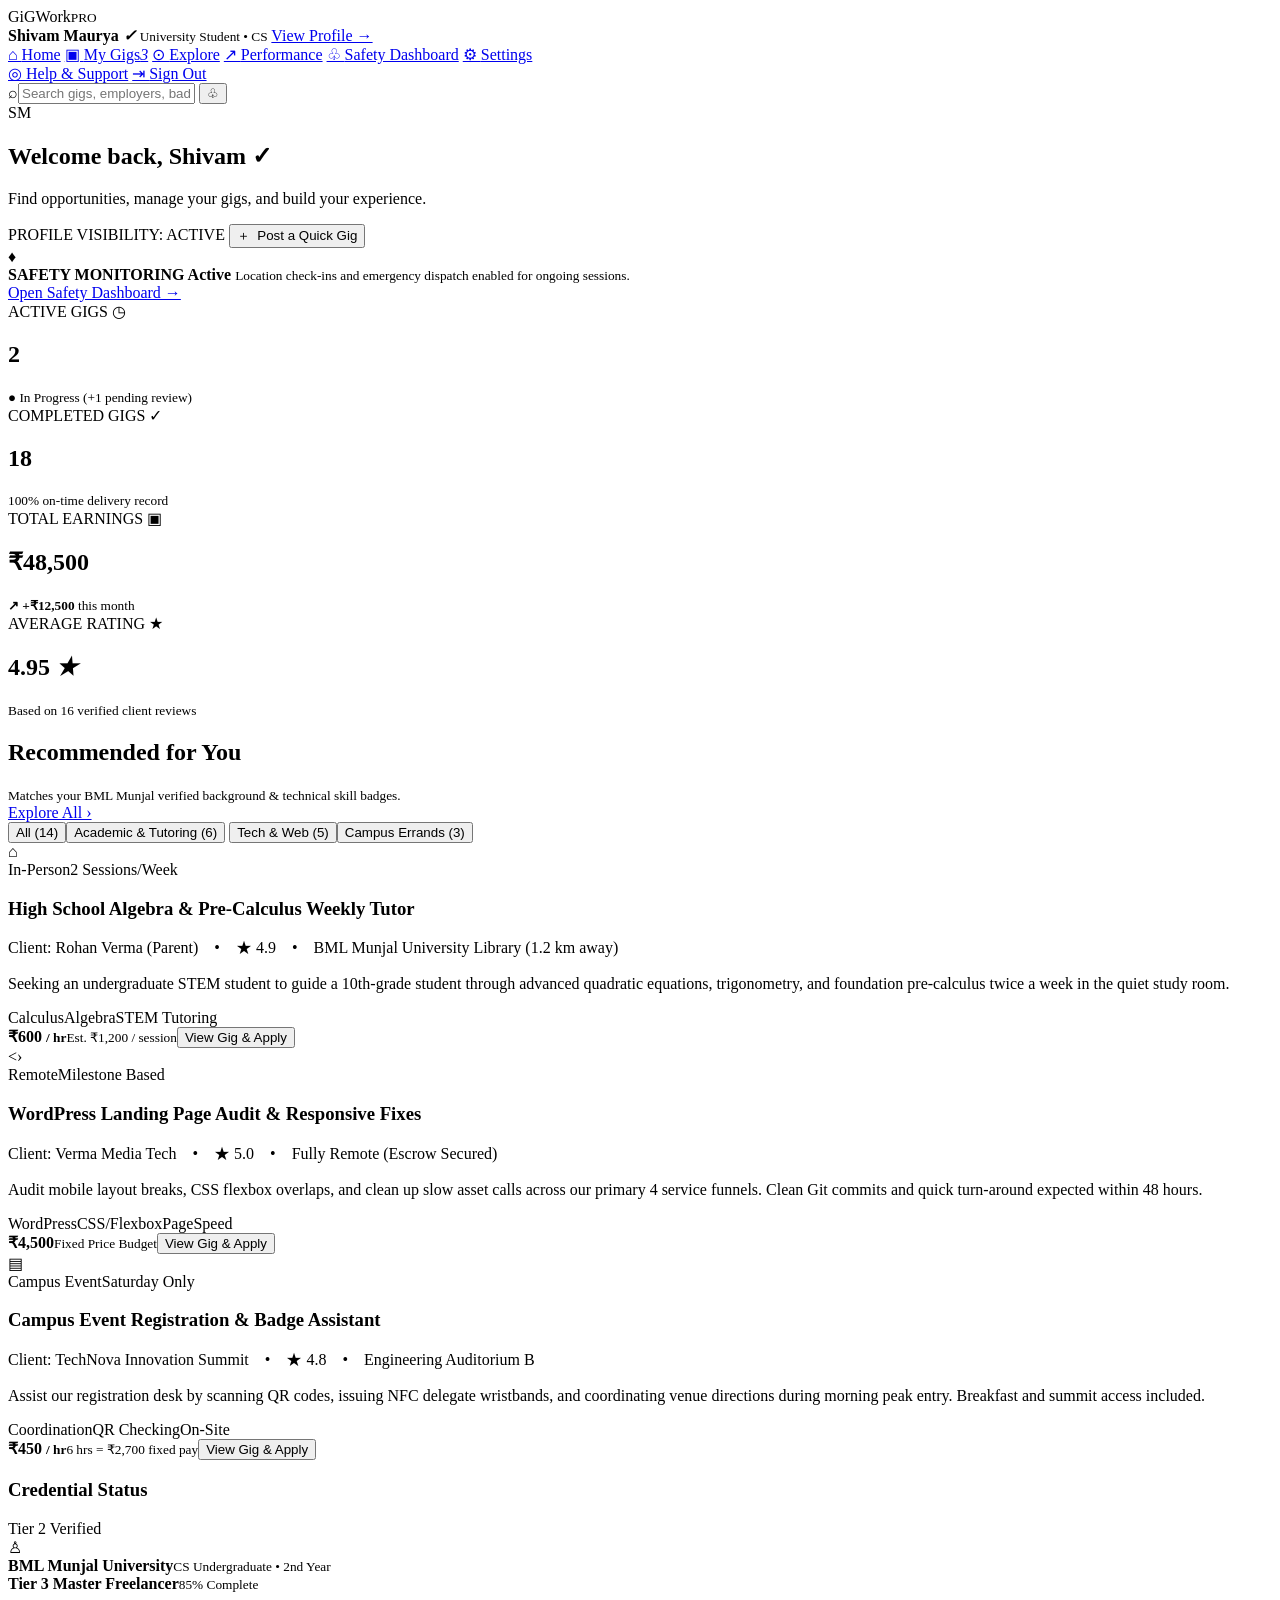
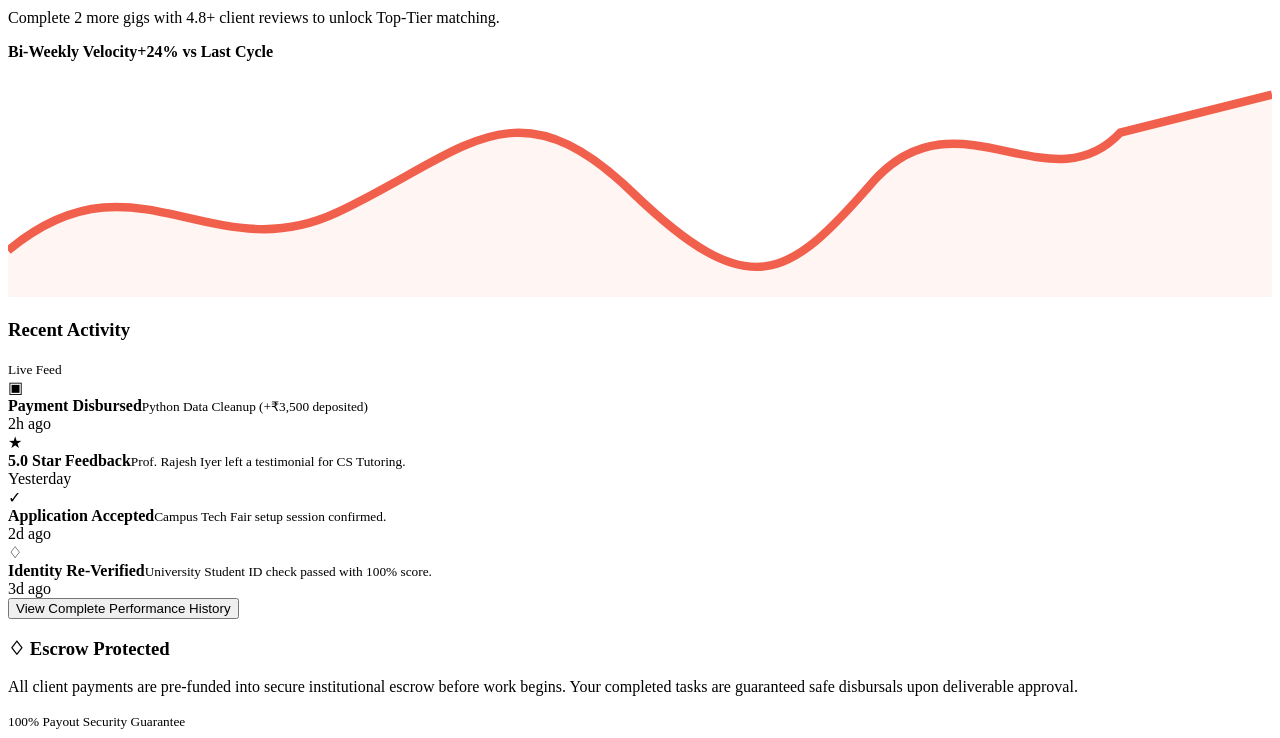
==== home/index.html @ 0ff58944 "Create index.html" ====
<!DOCTYPE html>
<html lang="en">
<head>
  <meta charset="UTF-8">
  <meta name="viewport" content="width=device-width, initial-scale=1">
  <title>GiGWork - Home Dashboard</title>
  <link rel="stylesheet" href="style.css">
</head>
<body>
  <!-- Sidebar -->
  <aside class="side">
    <div class="logo">GiG<span>Work</span><small>PRO</small></div>
    <div class="user">
      <b>Shivam Maurya <i class="verified">✓</i></b>
      <small>University Student • CS</small>
      <a href="#">View Profile →</a>
    </div>
    <nav>
      <a href="#" class="on">⌂ <span>Home</span></a>
      <a href="#">▣ <span>My Gigs</span><em>3</em></a>
      <a href="#">⊙ <span>Explore</span></a>
      <a href="#">↗ <span>Performance</span></a>
      <a href="#">♧ <span>Safety Dashboard<i class="dot"></i></span></a>
      <a href="#">⚙ <span>Settings</span></a>
    </nav>
    <div class="bottom">
      <a href="#">◎ <span>Help &amp; Support</span></a>
      <a href="#" class="coral">⇥ <span>Sign Out</span></a>
    </div>
  </aside>

  <main>
    <!-- Top search bar -->
    <header class="top">
      <label class="search"><span>⌕</span><input placeholder="Search gigs, employers, badges..." aria-label="Search"></label>
      <button class="notification" aria-label="Notifications">♧<i></i></button>
      <div class="avatar">SM</div>
    </header>

    <!-- Welcome header -->
    <section class="welcome">
      <div>
        <h1>Welcome back, Shivam <span class="seal">✓</span></h1>
        <p>Find opportunities, manage your gigs, and build your experience.</p>
      </div>
      <div class="welcome-actions">
        <span class="visibility"><i></i> PROFILE VISIBILITY: ACTIVE</span>
        <button class="btn dark">＋ &nbsp;Post a Quick Gig</button>
      </div>
    </section>

    <!-- Safety monitoring banner -->
    <section class="safety-banner">
      <span class="safety-icon">♦</span>
      <div class="safety-copy">
        <b>SAFETY MONITORING <span class="status">Active</span></b>
        <small>Location check-ins and emergency dispatch enabled for ongoing sessions.</small>
      </div>
      <a href="#">Open Safety Dashboard →</a>
    </section>

    <!-- Four summary cards -->
    <section class="stats">
      <article class="card metric">
        <div class="metric-label">ACTIVE GIGS <span>◷</span></div>
        <h2>2</h2>
        <small class="coral">● In Progress (+1 pending review)</small>
      </article>
      <article class="card metric">
        <div class="metric-label">COMPLETED GIGS <span>✓</span></div>
        <h2>18</h2>
        <small>100% on-time delivery record</small>
      </article>
      <article class="card metric">
        <div class="metric-label">TOTAL EARNINGS <span class="coral">▣</span></div>
        <h2>₹48,500</h2>
        <small><b class="coral">↗ +₹12,500</b> this month</small>
      </article>
      <article class="card metric">
        <div class="metric-label">AVERAGE RATING <span>★</span></div>
        <h2>4.95 <i class="coral">★</i></h2>
        <small>Based on 16 verified client reviews</small>
      </article>
    </section>

    <!-- Recommended gigs and account information -->
    <div class="columns">
      <section class="recommended">
        <div class="section-head">
          <div><h2>Recommended for You</h2><small>Matches your BML Munjal verified background &amp; technical skill badges.</small></div>
          <a class="coral" href="#">Explore All ›</a>
        </div>
        <div class="filters">
          <button class="selected">All (14)</button><button>Academic &amp; Tutoring (6)</button>
          <button>Tech &amp; Web (5)</button><button>Campus Errands (3)</button>
        </div>

        <article class="card gig">
          <div class="gig-icon">⌂</div>
          <div class="gig-main">
            <div class="tags"><span>In-Person</span><span>2 Sessions/Week</span></div>
            <h3>High School Algebra &amp; Pre-Calculus Weekly Tutor</h3>
            <div class="meta">Client: Rohan Verma (Parent)　•　★ 4.9　•　BML Munjal University Library (1.2 km away)</div>
            <p>Seeking an undergraduate STEM student to guide a 10th-grade student through advanced quadratic equations, trigonometry, and foundation pre-calculus twice a week in the quiet study room.</p>
            <div class="tags skills"><span>Calculus</span><span>Algebra</span><span>STEM Tutoring</span></div>
          </div>
          <div class="gig-price"><strong>₹600 <small>/ hr</small></strong><small>Est. ₹1,200 / session</small><button class="btn dark">View Gig &amp; Apply</button></div>
        </article>

        <article class="card gig">
          <div class="gig-icon">&lt;›</div>
          <div class="gig-main">
            <div class="tags"><span class="pink">Remote</span><span>Milestone Based</span></div>
            <h3>WordPress Landing Page Audit &amp; Responsive Fixes</h3>
            <div class="meta">Client: Verma Media Tech　•　★ 5.0　•　Fully Remote (Escrow Secured)</div>
            <p>Audit mobile layout breaks, CSS flexbox overlaps, and clean up slow asset calls across our primary 4 service funnels. Clean Git commits and quick turn-around expected within 48 hours.</p>
            <div class="tags skills"><span>WordPress</span><span>CSS/Flexbox</span><span>PageSpeed</span></div>
          </div>
          <div class="gig-price"><strong>₹4,500</strong><small class="coral">Fixed Price Budget</small><button class="btn dark">View Gig &amp; Apply</button></div>
        </article>

        <article class="card gig">
          <div class="gig-icon">▤</div>
          <div class="gig-main">
            <div class="tags"><span>Campus Event</span><span>Saturday Only</span></div>
            <h3>Campus Event Registration &amp; Badge Assistant</h3>
            <div class="meta">Client: TechNova Innovation Summit　•　★ 4.8　•　Engineering Auditorium B</div>
            <p>Assist our registration desk by scanning QR codes, issuing NFC delegate wristbands, and coordinating venue directions during morning peak entry. Breakfast and summit access included.</p>
            <div class="tags skills"><span>Coordination</span><span>QR Checking</span><span>On-Site</span></div>
          </div>
          <div class="gig-price"><strong>₹450 <small>/ hr</small></strong><small>6 hrs = ₹2,700 fixed pay</small><button class="btn dark">View Gig &amp; Apply</button></div>
        </article>
      </section>

      <aside class="right-column">
        <section class="card credential">
          <div class="section-head"><h3>Credential Status</h3><span class="tag">Tier 2 Verified</span></div>
          <div class="school"><span>♙</span><div><b>BML Munjal University</b><small>CS Undergraduate • 2nd Year</small></div></div>
          <div class="progress-title"><b>Tier 3 Master Freelancer</b><small class="coral">85% Complete</small></div>
          <div class="progress"><i></i></div>
          <p>Complete 2 more gigs with 4.8+ client reviews to unlock Top-Tier matching.</p>
          <div class="velocity"><b>Bi-Weekly Velocity</b><strong>+24% vs Last Cycle</strong></div>
          <svg class="sparkline" viewBox="0 0 300 56" preserveAspectRatio="none" aria-label="Bi-weekly velocity rising trend">
            <path d="M0 45 C30 20 48 50 78 36 S120 4 148 31 S185 52 205 29 S247 35 264 17 L300 8" fill="none" stroke="#f0604d" stroke-width="2"/>
            <path d="M0 45 C30 20 48 50 78 36 S120 4 148 31 S185 52 205 29 S247 35 264 17 L300 8 L300 56 L0 56Z" fill="#f0604d" opacity=".06"/>
          </svg>
        </section>

        <section class="card activity">
          <div class="section-head"><h3>Recent Activity</h3><small>Live Feed</small></div>
          <div class="activity-row"><span>▣</span><div><b>Payment Disbursed</b><small>Python Data Cleanup (+₹3,500 deposited)</small></div><time>2h ago</time></div>
          <div class="activity-row"><span class="coral">★</span><div><b>5.0 Star Feedback</b><small>Prof. Rajesh Iyer left a testimonial for CS Tutoring.</small></div><time>Yesterday</time></div>
          <div class="activity-row"><span>✓</span><div><b>Application Accepted</b><small>Campus Tech Fair setup session confirmed.</small></div><time>2d ago</time></div>
          <div class="activity-row"><span>♢</span><div><b>Identity Re-Verified</b><small>University Student ID check passed with 100% score.</small></div><time>3d ago</time></div>
          <button class="btn soft full">View Complete Performance History</button>
        </section>

        <section class="card escrow">
          <h3><span>♢</span> Escrow Protected</h3>
          <p>All client payments are pre-funded into secure institutional escrow before work begins. Your completed tasks are guaranteed safe disbursals upon deliverable approval.</p>
          <small><i></i> 100% Payout Security Guarantee</small>
        </section>
      </aside>
    </div>
  </main>
</body>
</html>
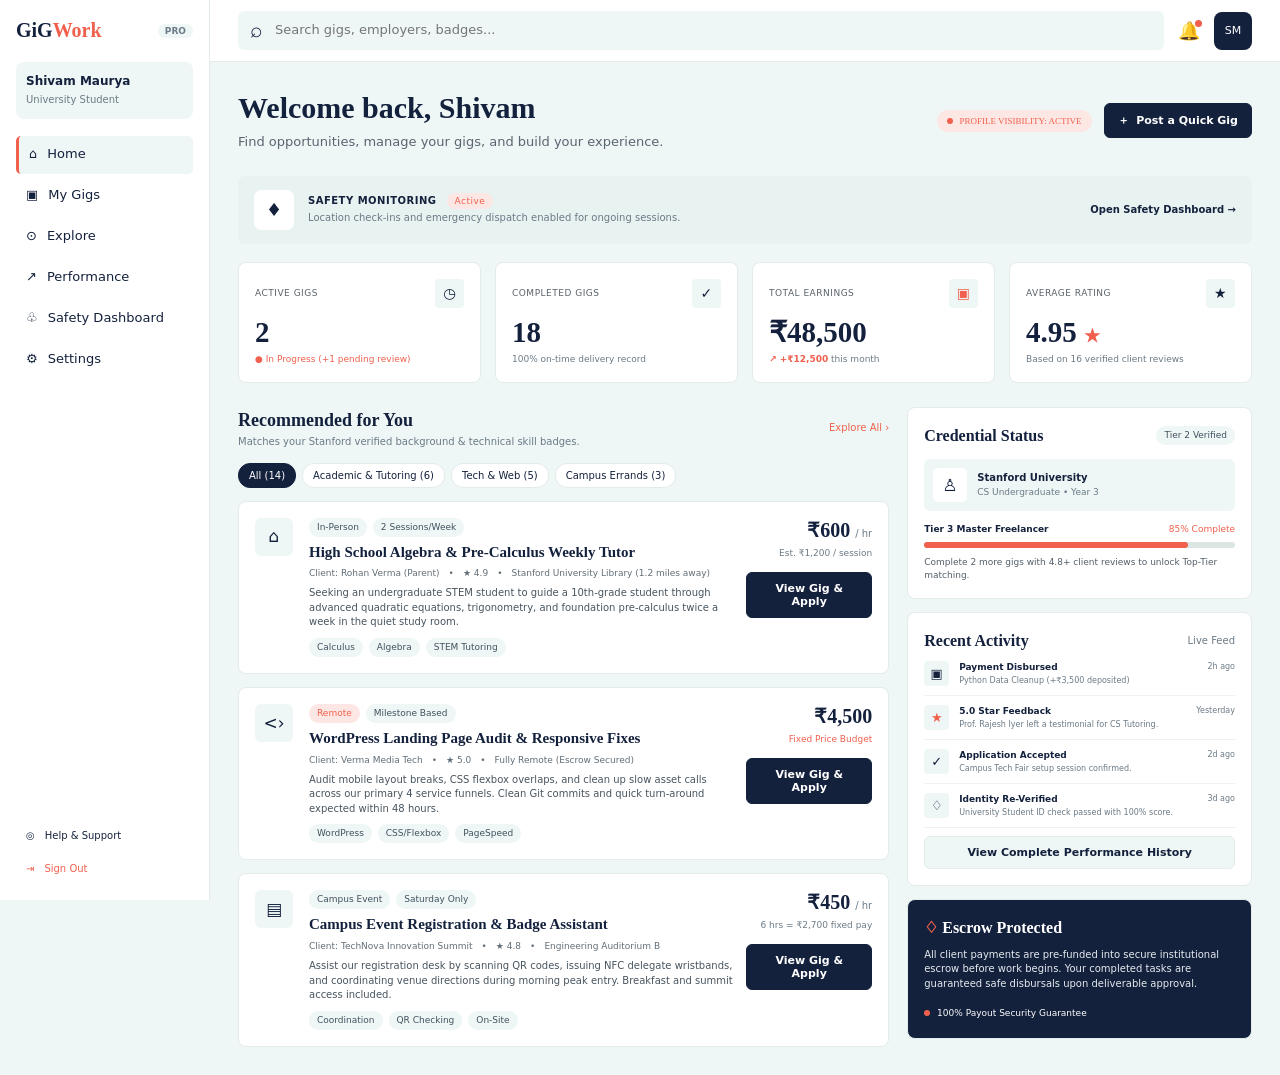
==== commit ab1c3018: "Update index.html" ====
--- a/home/index.html
+++ b/home/index.html
@@ -1,4 +1,3 @@
-
 <!DOCTYPE html>
 <html lang="en">
 <head>
@@ -12,16 +11,15 @@
   <aside class="side">
     <div class="logo">GiG<span>Work</span><small>PRO</small></div>
     <div class="user">
-      <b>Shivam Maurya <i class="verified">✓</i></b>
-      <small>University Student • CS</small>
-      <a href="#">View Profile →</a>
+      <b>Shivam Maurya</b>
+      <small>University Student</small>
     </div>
     <nav>
       <a href="#" class="on">⌂ <span>Home</span></a>
-      <a href="#">▣ <span>My Gigs</span><em>3</em></a>
+      <a href="#">▣ <span>My Gigs</span></a>
       <a href="#">⊙ <span>Explore</span></a>
       <a href="#">↗ <span>Performance</span></a>
-      <a href="#">♧ <span>Safety Dashboard<i class="dot"></i></span></a>
+      <a href="#">♧ <span>Safety Dashboard</span></a>
       <a href="#">⚙ <span>Settings</span></a>
     </nav>
     <div class="bottom">
@@ -34,14 +32,14 @@
     <!-- Top search bar -->
     <header class="top">
       <label class="search"><span>⌕</span><input placeholder="Search gigs, employers, badges..." aria-label="Search"></label>
-      <button class="notification" aria-label="Notifications">♧<i></i></button>
+      <button class="notification" aria-label="Notifications">🔔<i></i></button>
       <div class="avatar">SM</div>
     </header>
 
     <!-- Welcome header -->
     <section class="welcome">
       <div>
-        <h1>Welcome back, Shivam <span class="seal">✓</span></h1>
+        <h1>Welcome back, Shivam</h1>
         <p>Find opportunities, manage your gigs, and build your experience.</p>
       </div>
       <div class="welcome-actions">
@@ -88,7 +86,7 @@
     <div class="columns">
       <section class="recommended">
         <div class="section-head">
-          <div><h2>Recommended for You</h2><small>Matches your BML Munjal verified background &amp; technical skill badges.</small></div>
+          <div><h2>Recommended for You</h2><small>Matches your Stanford verified background &amp; technical skill badges.</small></div>
           <a class="coral" href="#">Explore All ›</a>
         </div>
         <div class="filters">
@@ -101,7 +99,7 @@
           <div class="gig-main">
             <div class="tags"><span>In-Person</span><span>2 Sessions/Week</span></div>
             <h3>High School Algebra &amp; Pre-Calculus Weekly Tutor</h3>
-            <div class="meta">Client: Rohan Verma (Parent)　•　★ 4.9　•　BML Munjal University Library (1.2 km away)</div>
+            <div class="meta">Client: Rohan Verma (Parent)　•　★ 4.9　•　Stanford University Library (1.2 miles away)</div>
             <p>Seeking an undergraduate STEM student to guide a 10th-grade student through advanced quadratic equations, trigonometry, and foundation pre-calculus twice a week in the quiet study room.</p>
             <div class="tags skills"><span>Calculus</span><span>Algebra</span><span>STEM Tutoring</span></div>
           </div>
@@ -136,15 +134,10 @@
       <aside class="right-column">
         <section class="card credential">
           <div class="section-head"><h3>Credential Status</h3><span class="tag">Tier 2 Verified</span></div>
-          <div class="school"><span>♙</span><div><b>BML Munjal University</b><small>CS Undergraduate • 2nd Year</small></div></div>
+          <div class="school"><span>♙</span><div><b>Stanford University</b><small>CS Undergraduate • Year 3</small></div></div>
           <div class="progress-title"><b>Tier 3 Master Freelancer</b><small class="coral">85% Complete</small></div>
           <div class="progress"><i></i></div>
           <p>Complete 2 more gigs with 4.8+ client reviews to unlock Top-Tier matching.</p>
-          <div class="velocity"><b>Bi-Weekly Velocity</b><strong>+24% vs Last Cycle</strong></div>
-          <svg class="sparkline" viewBox="0 0 300 56" preserveAspectRatio="none" aria-label="Bi-weekly velocity rising trend">
-            <path d="M0 45 C30 20 48 50 78 36 S120 4 148 31 S185 52 205 29 S247 35 264 17 L300 8" fill="none" stroke="#f0604d" stroke-width="2"/>
-            <path d="M0 45 C30 20 48 50 78 36 S120 4 148 31 S185 52 205 29 S247 35 264 17 L300 8 L300 56 L0 56Z" fill="#f0604d" opacity=".06"/>
-          </svg>
         </section>
 
         <section class="card activity">
--- a/home/style.css
+++ b/home/style.css
@@ -0,0 +1,627 @@
+/* GiGWork - Home Dashboard | Navy & Coral */
+:root {
+  --navy: #14213d;
+  --coral: #f0604d;
+  --mint: #eef7f6;
+  --card: #fff;
+  --line: #e3eceb;
+  --muted: #6b7a86;
+}
+* {
+  box-sizing: border-box;
+  margin: 0;
+  padding: 0;
+}
+body {
+  display: grid;
+  grid-template-columns: 210px minmax(0, 1fr);
+  min-height: 100vh;
+  color: var(--navy);
+  background: var(--mint);
+  font: 13px/1.45 system-ui, Arial, sans-serif;
+}
+h1, h2, h3, .logo, .gig h3 { font-family: Georgia, "Times New Roman", serif; }
+h1 {
+  font-size: 30px;
+  line-height: 1.2;
+}
+h2 { font-size: 18px; }
+h3 { font-size: 16px; }
+small {
+  color: var(--muted);
+  font-size: 10px;
+}
+a {
+  color: inherit;
+  text-decoration: none;
+}
+.coral { color: var(--coral) !important; }
+
+/* Sidebar */
+.side {
+  position: sticky;
+  top: 0;
+  display: flex;
+  flex-direction: column;
+  gap: 7px;
+  width: 210px;
+  height: 100vh;
+  padding: 16px;
+  background: #fff;
+  border-right: 1px solid var(--line);
+}
+.logo {
+  display: flex;
+  align-items: center;
+  margin-bottom: 10px;
+  font-size: 20px;
+  font-weight: 700;
+}
+.logo span { color: var(--coral); }
+.logo small {
+  margin-left: auto;
+  padding: 2px 7px;
+  border-radius: 10px;
+  background: var(--mint);
+  font: 700 9px system-ui;
+}
+.user {
+  display: grid;
+  gap: 3px;
+  margin-bottom: 10px;
+  padding: 11px 10px;
+  border-radius: 8px;
+  background: var(--mint);
+}
+.user b { font-size: 12px; }
+.user small, .user a { font-size: 10px; }
+.user a { color: var(--coral); }
+.verified {
+  color: var(--coral);
+  font-style: normal;
+  border: 1px solid;
+  border-radius: 50%;
+  font-size: 9px;
+  padding: 0 3px;
+}
+.side nav {
+  display: grid;
+  gap: 3px;
+}
+.side nav a, .bottom a {
+  display: flex; align-items: center; gap: 10px; min-height: 38px;
+  padding: 8px 10px; border-radius: 5px; color: var(--navy);
+}
+.side nav a span, .bottom a span { flex: 1; }
+.side nav a.on {
+  background: var(--mint);
+  border-left: 3px solid var(--coral);
+}
+.side nav em {
+  margin-left: auto;
+  padding: 2px 6px;
+  background: var(--mint);
+  border-radius: 9px;
+  font: normal 10px system-ui;
+}
+.dot {
+  float: right;
+  width: 6px;
+  height: 6px;
+  margin: 5px 0 0 8px;
+  background: var(--coral);
+  border-radius: 50%;
+}
+.bottom {
+  display: grid;
+  gap: 2px;
+  margin-top: auto;
+}
+.bottom a {
+  min-height: 28px;
+  font-size: 10px;
+}
+.bottom .coral { color: var(--coral); }
+
+/* Top bar and common buttons */
+main {
+  width: 100%;
+  max-width: 1450px;
+  min-width: 0;
+  padding: 16px 28px 28px;
+}
+.top {
+  display: flex; align-items: center; gap: 14px; height: 62px;
+  margin: -16px -28px 28px; padding: 10px 28px;
+  background: #fff; border-bottom: 1px solid var(--line);
+}
+.search {
+  display: flex;
+  align-items: center;
+  flex: 1;
+  gap: 12px;
+  height: 39px;
+  padding: 0 12px;
+  border-radius: 6px;
+  background: var(--mint);
+}
+.search span { font-size: 21px; }
+.search input {
+  flex: 1;
+  min-width: 0;
+  border: 0;
+  outline: 0;
+  background: transparent;
+  font: inherit;
+}
+.notification {
+  position: relative;
+  border: 0;
+  background: transparent;
+  color: var(--navy);
+  font-size: 18px;
+}
+.notification i {
+  position: absolute;
+  top: 0;
+  right: -2px;
+  width: 7px;
+  height: 7px;
+  border-radius: 50%;
+  background: var(--coral);
+}
+.avatar {
+  display: grid;
+  width: 38px;
+  height: 38px;
+  place-items: center;
+  border-radius: 8px;
+  background: var(--navy);
+  color: #fff;
+  font-size: 11px;
+}
+.btn {
+  padding: 9px 13px;
+  border: 1px solid var(--line);
+  border-radius: 6px;
+  background: #fff;
+  color: var(--navy);
+  font: 600 11px system-ui;
+  cursor: pointer;
+}
+.btn.dark {
+  border-color: var(--navy);
+  background: var(--navy);
+  color: #fff;
+}
+.btn.soft { background: var(--mint); }
+.btn.full { width: 100%; }
+.card {
+  min-width: 0;
+  padding: 16px;
+  border: 1px solid var(--line);
+  border-radius: 8px;
+  background: var(--card);
+}
+
+/* Welcome and safety banner */
+.welcome {
+  display: flex;
+  align-items: center;
+  justify-content: space-between;
+  gap: 16px;
+  margin-bottom: 24px;
+}
+.welcome p {
+  margin-top: 7px;
+  color: #596570;
+}
+.seal {
+  display: inline-grid;
+  width: 20px;
+  height: 20px;
+  place-items: center;
+  background: var(--coral);
+  color: #fff;
+  font: 700 12px system-ui;
+  clip-path: polygon(50% 0,62% 12%,80% 8%,86% 27%,100% 38%,91% 54%,96% 74%,76% 82%,67% 100%,50% 90%,31% 100%,23% 81%,4% 75%,10% 55%,0 39%,15% 26%,20% 8%,39% 12%);
+}
+.welcome-actions {
+  display: flex;
+  align-items: center;
+  gap: 12px;
+}
+.visibility {
+  padding: 6px 10px;
+  border-radius: 12px;
+  background: #fde7e4;
+  color: var(--coral);
+  font: 9px Georgia, serif;
+  white-space: nowrap;
+}
+.visibility i, .escrow small i {
+  display: inline-block;
+  width: 6px;
+  height: 6px;
+  margin-right: 4px;
+  border-radius: 50%;
+  background: var(--coral);
+}
+.safety-banner {
+  display: flex;
+  align-items: center;
+  gap: 14px;
+  margin-bottom: 18px;
+  padding: 14px 16px;
+  border-radius: 7px;
+  background: #e7f2f1;
+}
+.safety-icon {
+  display: grid;
+  width: 40px;
+  height: 40px;
+  flex: none;
+  place-items: center;
+  border-radius: 7px;
+  background: #fff;
+  font-size: 18px;
+}
+.safety-copy {
+  display: grid;
+  gap: 3px;
+  flex: 1;
+}
+.safety-copy b {
+  font-size: 10px;
+  letter-spacing: .5px;
+}
+.status {
+  margin-left: 6px;
+  padding: 3px 8px;
+  border-radius: 10px;
+  background: #fde7e4;
+  color: var(--coral);
+  font-size: 9px;
+  font-weight: 400;
+}
+.safety-copy small { font-size: 10px; }
+.safety-banner > a {
+  font-size: 10px;
+  font-weight: 700;
+  white-space: nowrap;
+}
+
+/* Four summary cards */
+.stats {
+  display: grid;
+  grid-template-columns: repeat(4, minmax(0, 1fr));
+  gap: 14px;
+  margin-bottom: 24px;
+}
+.metric {
+  min-height: 112px;
+  padding: 16px;
+}
+.metric-label {
+  display: flex;
+  align-items: center;
+  justify-content: space-between;
+  color: #59636b;
+  font-size: 9px;
+  letter-spacing: .5px;
+}
+.metric-label span {
+  display: grid;
+  width: 29px;
+  height: 29px;
+  place-items: center;
+  border-radius: 4px;
+  background: var(--mint);
+  color: var(--navy);
+  font-size: 14px;
+}
+.metric h2 {
+  margin: 3px 0 0;
+  font-size: 29px;
+}
+.metric h2 i {
+  font-size: 18px;
+  font-style: normal;
+}
+.metric > small {
+  display: block;
+  font-size: 9px;
+}
+
+/* Recommended gig feed */
+.columns {
+  display: grid;
+  grid-template-columns: minmax(0, 1.7fr) minmax(270px, .9fr);
+  gap: 18px;
+  align-items: start;
+}
+
+.recommended, .right-column {
+  display: grid;
+  align-content: start;
+  gap: 13px;
+}
+
+.section-head {
+  display: flex;
+  align-items: center;
+  justify-content: space-between;
+  gap: 10px;
+}
+.section-head > div {
+  display: grid;
+  gap: 2px;
+}
+.section-head > a {
+  font-size: 10px;
+  white-space: nowrap;
+}
+.filters {
+  display: flex;
+  flex-wrap: wrap;
+  gap: 6px;
+}
+.filters button {
+  padding: 6px 10px;
+  border: 1px solid var(--line);
+  border-radius: 12px;
+  background: #fff;
+  color: var(--navy);
+  font: 10px system-ui;
+  white-space: nowrap;
+}
+.filters button.selected {
+  border-color: var(--navy);
+  background: var(--navy);
+  color: #fff;
+}
+.gig {
+  display: grid;
+  grid-template-columns: 42px minmax(0, 1fr) 126px;
+  gap: 12px;
+  align-items: start;
+}
+.gig-icon {
+  display: grid;
+  width: 38px;
+  height: 38px;
+  place-items: center;
+  border-radius: 6px;
+  background: var(--mint);
+  font-size: 17px;
+}
+.gig-main { min-width: 0; }
+.tags {
+  display: flex;
+  flex-wrap: wrap;
+  gap: 6px;
+}
+.tags span, .tag {
+  padding: 3px 8px;
+  border-radius: 10px;
+  background: var(--mint);
+  color: #40515e;
+  font-size: 9px;
+  white-space: nowrap;
+}
+.tags .pink {
+  background: #fde7e4;
+  color: var(--coral);
+}
+.gig h3 {
+  margin: 5px 0 4px;
+  font-size: 15px;
+}
+.meta {
+  color: #626e77;
+  font-size: 9px;
+}
+.gig p {
+  margin-top: 6px;
+  color: #48545e;
+  font-size: 10px;
+  line-height: 1.45;
+}
+.skills { margin-top: 8px; }
+.gig-price {
+  display: grid;
+  justify-items: end;
+  gap: 5px;
+}
+.gig-price strong {
+  font: 700 20px Georgia, serif;
+  white-space: nowrap;
+}
+.gig-price strong small { font: 10px system-ui; }
+.gig-price > small {
+  text-align: right;
+  font-size: 9px;
+}
+.gig-price .btn {
+  align-self: end;
+  margin-top: 7px;
+}
+
+/* Credential, activity, and escrow cards */
+.right-column { gap: 13px; }
+.credential, .activity, .escrow { padding: 16px; }
+.section-head h3 { margin: 0; }
+.school {
+  display: flex;
+  align-items: center;
+  gap: 10px;
+  margin: 12px 0;
+  padding: 9px;
+  border-radius: 6px;
+  background: var(--mint);
+}
+.school > span {
+  display: grid;
+  width: 34px;
+  height: 34px;
+  place-items: center;
+  border-radius: 5px;
+  background: #fff;
+  font-size: 17px;
+}
+.school b, .school small {
+  display: block;
+  font-size: 10px;
+}
+.school small { font-size: 9px; }
+.progress-title, .velocity {
+  display: flex;
+  justify-content: space-between;
+  gap: 8px;
+  font-size: 9px;
+}
+.progress-title small { font-size: 9px; }
+.progress {
+  height: 6px;
+  margin: 6px 0 8px;
+  border-radius: 6px;
+  background: #dbe6e4;
+}
+.progress i {
+  display: block;
+  width: 85%;
+  height: 100%;
+  border-radius: inherit;
+  background: var(--coral);
+}
+.credential p {
+  color: #535e68;
+  font-size: 9px;
+}
+.velocity { margin-top: 12px; }
+.sparkline {
+  width: 100%;
+  height: 48px;
+  margin-top: 5px;
+}
+.activity-row {
+  display: grid;
+  grid-template-columns: 27px 1fr auto;
+  gap: 8px;
+  align-items: start;
+  padding: 9px 0;
+  border-bottom: 1px solid #eff2f2;
+}
+.activity-row > span {
+  display: grid;
+  width: 25px;
+  height: 25px;
+  place-items: center;
+  border-radius: 4px;
+  background: var(--mint);
+  font-size: 13px;
+}
+.activity-row b, .activity-row small {
+  display: block;
+  font-size: 9px;
+}
+.activity-row small, .activity-row time {
+  color: var(--muted);
+  font-size: 8px;
+}
+.activity-row time { white-space: nowrap; }
+.activity .btn { margin-top: 8px; }
+.escrow {
+  background: var(--navy);
+  color: #fff;
+}
+.escrow h3 { color: #fff; }
+.escrow h3 span { color: var(--coral); }
+.escrow p {
+  margin: 8px 0 12px;
+  color: #e5ebef;
+  font-size: 10px;
+}
+.escrow small {
+  color: #fff;
+  font-size: 9px;
+}
+
+/* Responsive layout */
+@media (max-width: 1050px) {
+  .columns { grid-template-columns: 1fr; }
+  .right-column { grid-template-columns: repeat(2, minmax(0, 1fr)); }
+  .stats { grid-template-columns: repeat(2, minmax(0, 1fr)); }
+}
+@media (max-width: 760px) {
+  body { grid-template-columns: 1fr; }
+  .side {
+    position: static;
+    width: 100%;
+    height: auto;
+    padding: 10px 14px;
+    border-right: 0;
+    border-bottom: 1px solid var(--line);
+  }
+  .logo { margin-bottom: 3px; }
+  .user, .bottom { display: none; }
+  .side nav {
+    display: flex;
+    gap: 2px;
+    overflow-x: auto;
+  }
+  .side nav a {
+    flex: none;
+    min-height: 34px;
+    padding: 6px 8px;
+    font-size: 11px;
+  }
+  main { padding: 0 14px 22px; }
+  .top {
+    height: 54px;
+    margin: 0 -14px 20px;
+    padding: 8px 14px;
+  }
+  .welcome {
+    align-items: flex-start;
+    flex-direction: column;
+  }
+  .welcome-actions { flex-wrap: wrap; }
+  .gig { grid-template-columns: 36px minmax(0, 1fr); }
+  .gig-price {
+    grid-column: 2;
+    display: flex;
+    align-items: center;
+    justify-items: start;
+    flex-wrap: wrap;
+  }
+  .gig-price .btn { margin: 0; }
+}
+@media (max-width: 520px) {
+  .side nav a { gap: 5px; }
+  .side nav a:nth-child(6) { display: none; }
+  h1 { font-size: 25px; }
+  .right-column { grid-template-columns: 1fr; }
+  .safety-banner {
+    align-items: flex-start;
+    flex-wrap: wrap;
+  }
+  .safety-banner > a { margin-left: 54px; }
+  .stats { gap: 8px; }
+  .metric { padding: 12px; }
+  .metric h2 { font-size: 24px; }
+  .metric-label { font-size: 8px; }
+  .filters {
+    flex-wrap: nowrap;
+    overflow-x: auto;
+  }
+  .filters button { flex: none; }
+  .section-head { align-items: flex-start; }
+}
+
+/* Keep all prototype sections visible in the desktop dashboard. */
+@media (min-width: 1051px) {
+  .recommended, .right-column { display: grid; visibility: visible; }
+  .gig, .credential, .activity, .escrow { display: grid; visibility: visible; opacity: 1; }
+  .credential, .activity, .escrow { display: block; }
+}
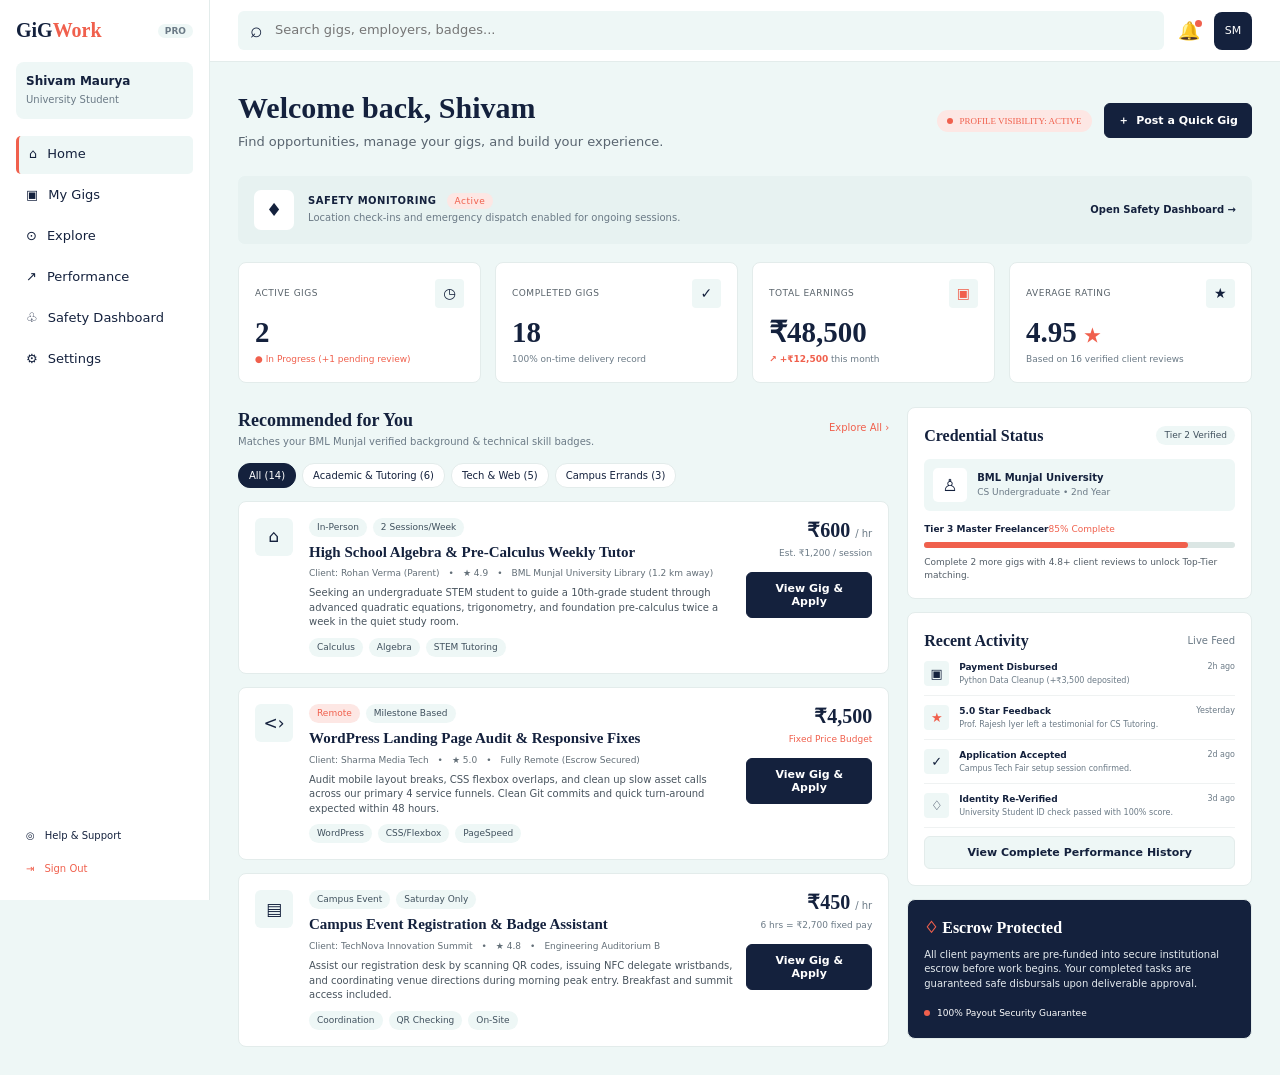
==== commit bbf15517: "Update index.html" ====
--- a/home/index.html
+++ b/home/index.html
@@ -86,7 +86,7 @@
     <div class="columns">
       <section class="recommended">
         <div class="section-head">
-          <div><h2>Recommended for You</h2><small>Matches your Stanford verified background &amp; technical skill badges.</small></div>
+          <div><h2>Recommended for You</h2><small>Matches your BML Munjal verified background &amp; technical skill badges.</small></div>
           <a class="coral" href="#">Explore All ›</a>
         </div>
         <div class="filters">
@@ -99,7 +99,7 @@
           <div class="gig-main">
             <div class="tags"><span>In-Person</span><span>2 Sessions/Week</span></div>
             <h3>High School Algebra &amp; Pre-Calculus Weekly Tutor</h3>
-            <div class="meta">Client: Rohan Verma (Parent)　•　★ 4.9　•　Stanford University Library (1.2 miles away)</div>
+            <div class="meta">Client: Rohan Verma (Parent)　•　★ 4.9　•　BML Munjal University Library (1.2 km away)</div>
             <p>Seeking an undergraduate STEM student to guide a 10th-grade student through advanced quadratic equations, trigonometry, and foundation pre-calculus twice a week in the quiet study room.</p>
             <div class="tags skills"><span>Calculus</span><span>Algebra</span><span>STEM Tutoring</span></div>
           </div>
@@ -111,7 +111,7 @@
           <div class="gig-main">
             <div class="tags"><span class="pink">Remote</span><span>Milestone Based</span></div>
             <h3>WordPress Landing Page Audit &amp; Responsive Fixes</h3>
-            <div class="meta">Client: Verma Media Tech　•　★ 5.0　•　Fully Remote (Escrow Secured)</div>
+            <div class="meta">Client: Sharma Media Tech　•　★ 5.0　•　Fully Remote (Escrow Secured)</div>
             <p>Audit mobile layout breaks, CSS flexbox overlaps, and clean up slow asset calls across our primary 4 service funnels. Clean Git commits and quick turn-around expected within 48 hours.</p>
             <div class="tags skills"><span>WordPress</span><span>CSS/Flexbox</span><span>PageSpeed</span></div>
           </div>
@@ -134,7 +134,7 @@
       <aside class="right-column">
         <section class="card credential">
           <div class="section-head"><h3>Credential Status</h3><span class="tag">Tier 2 Verified</span></div>
-          <div class="school"><span>♙</span><div><b>Stanford University</b><small>CS Undergraduate • Year 3</small></div></div>
+          <div class="school"><span>♙</span><div><b>BML Munjal University</b><small>CS Undergraduate • 2nd Year</small></div></div>
           <div class="progress-title"><b>Tier 3 Master Freelancer</b><small class="coral">85% Complete</small></div>
           <div class="progress"><i></i></div>
           <p>Complete 2 more gigs with 4.8+ client reviews to unlock Top-Tier matching.</p>
--- a/home/style.css
+++ b/home/style.css
@@ -74,16 +74,8 @@
   background: var(--mint);
 }
 .user b { font-size: 12px; }
-.user small, .user a { font-size: 10px; }
-.user a { color: var(--coral); }
-.verified {
-  color: var(--coral);
-  font-style: normal;
-  border: 1px solid;
-  border-radius: 50%;
-  font-size: 9px;
-  padding: 0 3px;
-}
+.user small { font-size: 10px; }
+
 .side nav {
   display: grid;
   gap: 3px;
@@ -97,21 +89,7 @@
   background: var(--mint);
   border-left: 3px solid var(--coral);
 }
-.side nav em {
-  margin-left: auto;
-  padding: 2px 6px;
-  background: var(--mint);
-  border-radius: 9px;
-  font: normal 10px system-ui;
-}
-.dot {
-  float: right;
-  width: 6px;
-  height: 6px;
-  margin: 5px 0 0 8px;
-  background: var(--coral);
-  border-radius: 50%;
-}
+
 .bottom {
   display: grid;
   gap: 2px;
@@ -216,16 +194,7 @@
   margin-top: 7px;
   color: #596570;
 }
-.seal {
-  display: inline-grid;
-  width: 20px;
-  height: 20px;
-  place-items: center;
-  background: var(--coral);
-  color: #fff;
-  font: 700 12px system-ui;
-  clip-path: polygon(50% 0,62% 12%,80% 8%,86% 27%,100% 38%,91% 54%,96% 74%,76% 82%,67% 100%,50% 90%,31% 100%,23% 81%,4% 75%,10% 55%,0 39%,15% 26%,20% 8%,39% 12%);
-}
+
 .welcome-actions {
   display: flex;
   align-items: center;
@@ -474,12 +443,7 @@
   font-size: 10px;
 }
 .school small { font-size: 9px; }
-.progress-title, .velocity {
-  display: flex;
-  justify-content: space-between;
-  gap: 8px;
-  font-size: 9px;
-}
+.progress-title,
 .progress-title small { font-size: 9px; }
 .progress {
   height: 6px;
@@ -497,12 +461,6 @@
 .credential p {
   color: #535e68;
   font-size: 9px;
-}
-.velocity { margin-top: 12px; }
-.sparkline {
-  width: 100%;
-  height: 48px;
-  margin-top: 5px;
 }
 .activity-row {
   display: grid;
